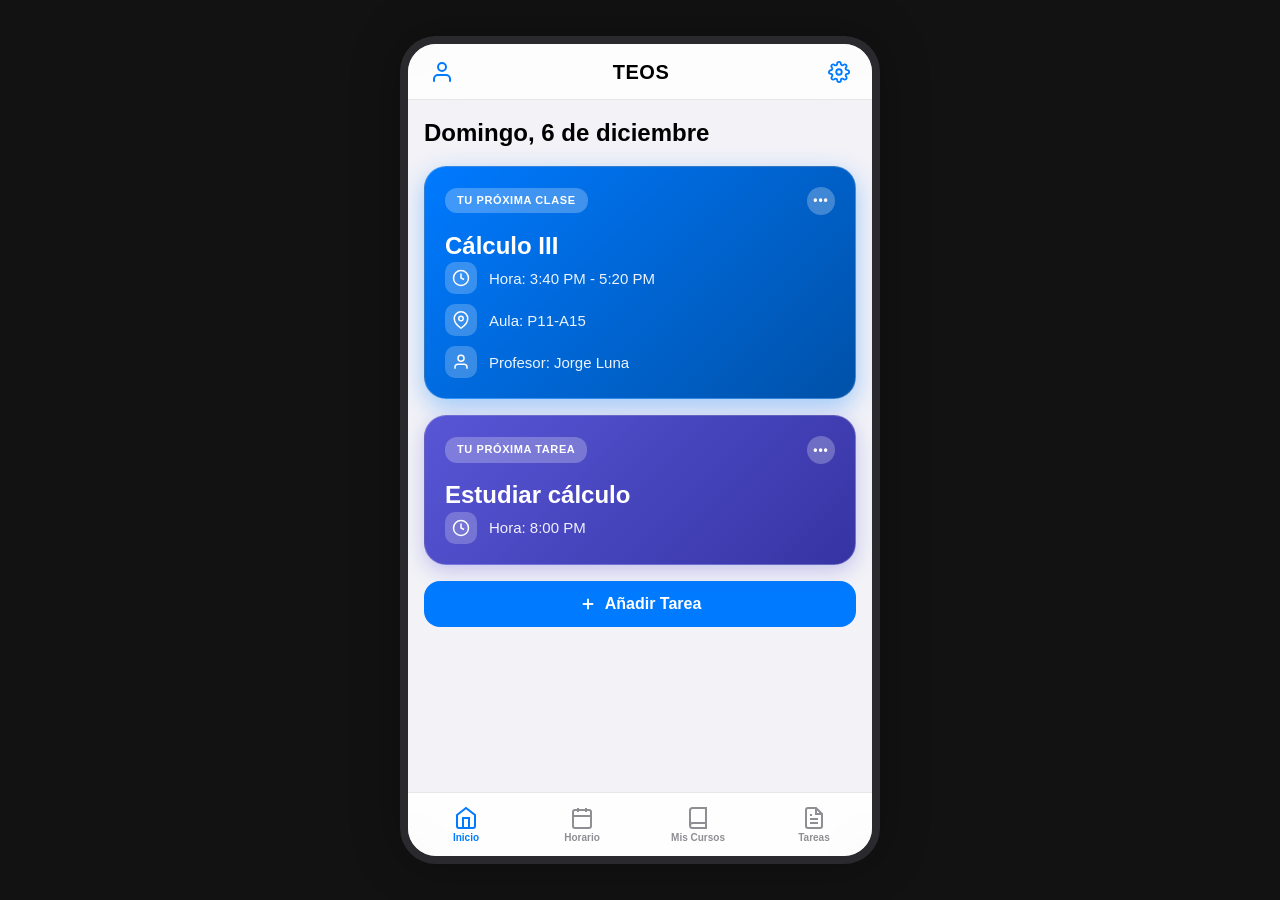
==== index.html @ cf4c52fa "Mejora de tarjetas de cursos" ====
<!DOCTYPE html>
<html lang="es">
<head>
  <meta charset="UTF-8">
  <meta name="viewport" content="width=device-width, initial-scale=1.0, maximum-scale=1.0, user-scalable=no, viewport-fit=cover">
  <title>TEOS - Administración de Cursos, Horario y Tareas</title>
  <meta name="description" content="Aplicación personal para gestionar tus cursos universitarios, horarios, tareas y simulación de notas con estética iOS.">
  <!-- Fonts & Icons -->
  <link rel="preconnect" href="https://fonts.googleapis.com">
  <link rel="preconnect" href="https://fonts.gstatic.com" crossorigin>
  <link href="https://fonts.googleapis.com/css2?family=SF+Pro+Display:wght@400;500;600;700&family=Inter:wght@400;500;600;700&display=swap" rel="stylesheet">
  <link rel="stylesheet" href="style.css">
</head>
<body class="theme-auto">
  <div class="app-viewport">
    
    <!-- Header iOS Header Bar -->
    <header class="app-header" id="appHeader">
      <div class="header-left">
        <button class="icon-btn profile-btn" id="btnProfile" aria-label="Perfil de usuario">
          <svg width="24" height="24" viewBox="0 0 24 24" fill="none" stroke="currentColor" stroke-width="2" stroke-linecap="round" stroke-linejoin="round">
            <path d="M20 21v-2a4 4 0 0 0-4-4H8a4 4 0 0 0-4 4v2"></path>
            <circle cx="12" cy="7" r="4"></circle>
          </svg>
        </button>
      </div>
      <div class="header-center">
        <h1 class="brand-title" id="headerTitle">TEOS</h1>
      </div>
      <div class="header-right">
        <button class="icon-btn settings-btn" id="btnHeaderSettings" aria-label="Configuración">
          <svg width="22" height="22" viewBox="0 0 24 24" fill="none" stroke="currentColor" stroke-width="2" stroke-linecap="round" stroke-linejoin="round">
            <circle cx="12" cy="12" r="3"></circle>
            <path d="M19.4 15a1.65 1.65 0 0 0 .33 1.82l.06.06a2 2 0 0 1 0 2.83 2 2 0 0 1-2.83 0l-.06-.06a1.65 1.65 0 0 0-1.82-.33 1.65 1.65 0 0 0-1 1.51V21a2 2 0 0 1-2 2 2 2 0 0 1-2-2v-.09A1.65 1.65 0 0 0 9 19.4a1.65 1.65 0 0 0-1.82.33l-.06.06a2 2 0 0 1-2.83 0 2 2 0 0 1 0-2.83l.06-.06a1.65 1.65 0 0 0 .33-1.82 1.65 1.65 0 0 0-1.51-1H3a2 2 0 0 1-2-2 2 2 0 0 1 2-2h.09A1.65 1.65 0 0 0 4.6 9a1.65 1.65 0 0 0-.33-1.82l-.06-.06a2 2 0 0 1 0-2.83 2 2 0 0 1 2.83 0l.06.06a1.65 1.65 0 0 0 1.82.33H9a1.65 1.65 0 0 0 1-1.51V3a2 2 0 0 1 2-2 2 2 0 0 1 2 2v.09a1.65 1.65 0 0 0 1 1.51 1.65 1.65 0 0 0 1.82-.33l.06-.06a2 2 0 0 1 2.83 0 2 2 0 0 1 0 2.83l-.06.06a1.65 1.65 0 0 0-.33 1.82V9a1.65 1.65 0 0 0 1.51 1H21a2 2 0 0 1 2 2 2 2 0 0 1-2 2h-.09a1.65 1.65 0 0 0-1.51 1z"></path>
          </svg>
        </button>
      </div>
    </header>

    <!-- Main Screens Container -->
    <main class="app-content">

      <!-- SCREEN 1: INICIO (DASHBOARD) -->
      <section class="screen active" id="screenInicio">
        <div class="screen-header-block">
          <p class="date-subtitle" id="currentDateDisplay">Cargando fecha...</p>
        </div>

        <div class="shortcut-card hero-shortcut" id="nextClassCard">
          <div class="shortcut-header">
            <span class="white-pill">Tu próxima clase</span>
            <div class="shortcut-dots">•••</div>
          </div>
          <div class="shortcut-body" id="nextClassBody">
            <h2 class="shortcut-title" id="nextClassName">Cálculo III</h2>
            <div class="shortcut-info-stack">
              <div class="info-row white-row">
                <span class="info-icon white-icon">
                  <svg width="18" height="18" viewBox="0 0 24 24" fill="none" stroke="currentColor" stroke-width="2"><circle cx="12" cy="12" r="10"></circle><polyline points="12 6 12 12 16 14"></polyline></svg>
                </span>
                <span class="info-text" id="nextClassTime">Hora: 3:40 PM - 5:20 PM</span>
              </div>
              <div class="info-row white-row">
                <span class="info-icon white-icon">
                  <svg width="18" height="18" viewBox="0 0 24 24" fill="none" stroke="currentColor" stroke-width="2"><path d="M21 10c0 7-9 13-9 13s-9-6-9-13a9 9 0 0 1 18 0z"></path><circle cx="12" cy="10" r="3"></circle></svg>
                </span>
                <span class="info-text" id="nextClassRoom">Aula: P11-A15</span>
              </div>
              <div class="info-row white-row">
                <span class="info-icon white-icon">
                  <svg width="18" height="18" viewBox="0 0 24 24" fill="none" stroke="currentColor" stroke-width="2"><path d="M20 21v-2a4 4 0 0 0-4-4H8a4 4 0 0 0-4 4v2"></path><circle cx="12" cy="7" r="4"></circle></svg>
                </span>
                <span class="info-text" id="nextClassTeacher">Profesor: Jorge Luna</span>
              </div>
            </div>
          </div>
        </div>

        <div class="shortcut-card task-shortcut" id="nextTaskCard">
          <div class="shortcut-header">
            <span class="white-pill">Tu próxima tarea</span>
            <div class="shortcut-dots">•••</div>
          </div>
          <div class="shortcut-body" id="nextTaskBody">
            <h2 class="shortcut-title" id="nextTaskTitle">Estudiar cálculo</h2>
            <div class="info-row white-row">
              <span class="info-icon white-icon">
                <svg width="18" height="18" viewBox="0 0 24 24" fill="none" stroke="currentColor" stroke-width="2"><circle cx="12" cy="12" r="10"></circle><polyline points="12 6 12 12 16 14"></polyline></svg>
              </span>
              <span class="info-text" id="nextTaskTime">Hora: 8:00 PM - 9:00 PM</span>
            </div>
          </div>
        </div>

        <div class="action-btn-wrapper">
          <button class="ios-btn ios-btn-primary full-width" id="btnOpenAddTaskFromHome">
            <svg width="18" height="18" viewBox="0 0 24 24" fill="none" stroke="currentColor" stroke-width="2.5"><line x1="12" y1="5" x2="12" y2="19"></line><line x1="5" y1="12" x2="19" y2="12"></line></svg>
            Añadir Tarea
          </button>
        </div>
      </section>

      <!-- SCREEN 2: HORARIO -->
      <section class="screen" id="screenHorario">
        <div class="section-title-wrapper">
          <h2>Horario</h2>
        </div>

        <!-- Days Bar Selector -->
        <div class="day-tabs-scroll" id="dayTabsContainer">
          <!-- Populated by JS -->
        </div>

        <div class="schedule-timeline" id="scheduleListContainer">
          <!-- List of classes and scheduled items for selected day -->
        </div>
      </section>

      <!-- SCREEN 3: MIS CURSOS -->
      <section class="screen" id="screenCursos">
        <div class="section-title-wrapper flex-between">
          <h2>Mis Cursos</h2>
          <button class="icon-btn add-btn" id="btnOpenAddCourse" aria-label="Añadir Curso">
            <svg width="22" height="22" viewBox="0 0 24 24" fill="none" stroke="currentColor" stroke-width="2.5"><line x1="12" y1="5" x2="12" y2="19"></line><line x1="5" y1="12" x2="19" y2="12"></line></svg>
          </button>
        </div>

        <div class="courses-grid" id="coursesListContainer">
          <!-- List of Course Cards -->
        </div>
      </section>

      <!-- SCREEN 4: DETALLE DEL CURSO -->
      <section class="screen" id="screenDetalleCurso">
        <div class="nav-back-wrapper">
          <button class="ios-link-btn" id="btnBackToCourses">
            <svg width="20" height="20" viewBox="0 0 24 24" fill="none" stroke="currentColor" stroke-width="2.5"><polyline points="15 18 9 12 15 6"></polyline></svg>
            Cursos
          </button>
        </div>

        <div class="course-detail-header" id="courseDetailHeader">
          <h2 class="course-detail-name" id="detailCourseName">Cálculo III</h2>
          <span class="color-badge" id="detailCourseColorBadge"></span>
        </div>

        <div class="ios-card detail-info-card">
          <div class="info-row">
            <span class="info-icon">
              <svg width="20" height="20" viewBox="0 0 24 24" fill="none" stroke="currentColor" stroke-width="2"><circle cx="12" cy="12" r="10"></circle><polyline points="12 6 12 12 16 14"></polyline></svg>
            </span>
            <div>
              <span class="info-label">Horario</span>
              <p class="info-value" id="detailCourseTime">3:40 PM - 5:20 PM</p>
            </div>
          </div>

          <div class="info-row">
            <span class="info-icon">
              <svg width="20" height="20" viewBox="0 0 24 24" fill="none" stroke="currentColor" stroke-width="2"><rect x="3" y="4" width="18" height="18" rx="2" ry="2"></rect><line x1="16" y1="2" x2="16" y2="6"></line><line x1="8" y1="2" x2="8" y2="6"></line><line x1="3" y1="10" x2="21" y2="10"></line></svg>
            </span>
            <div>
              <span class="info-label">Días</span>
              <p class="info-value" id="detailCourseDays">Lunes, Jueves</p>
            </div>
          </div>

          <div class="info-row">
            <span class="info-icon">
              <svg width="20" height="20" viewBox="0 0 24 24" fill="none" stroke="currentColor" stroke-width="2"><path d="M21 10c0 7-9 13-9 13s-9-6-9-13a9 9 0 0 1 18 0z"></path><circle cx="12" cy="10" r="3"></circle></svg>
            </span>
            <div>
              <span class="info-label">Aula</span>
              <p class="info-value" id="detailCourseRoom">P11-A15</p>
            </div>
          </div>

          <div class="info-row">
            <span class="info-icon">
              <svg width="20" height="20" viewBox="0 0 24 24" fill="none" stroke="currentColor" stroke-width="2"><path d="M20 21v-2a4 4 0 0 0-4-4H8a4 4 0 0 0-4 4v2"></path><circle cx="12" cy="7" r="4"></circle></svg>
            </span>
            <div>
              <span class="info-label">Profesor</span>
              <p class="info-value" id="detailCourseTeacher">Jorge Luna</p>
            </div>
          </div>

          <div class="info-row">
            <span class="info-icon">
              <svg width="20" height="20" viewBox="0 0 24 24" fill="none" stroke="currentColor" stroke-width="2"><path d="M22 11.08V12a10 10 0 1 1-5.93-9.14"></path><polyline points="22 4 12 14.01 9 11.01"></polyline></svg>
            </span>
            <div>
              <span class="info-label">Promedio Acumulado</span>
              <p class="info-value" id="detailCourseAverage">0.00 / 20</p>
            </div>
          </div>
        </div>

        <div class="action-stack">
          <button class="ios-btn ios-btn-simulator full-width" id="btnOpenSimulatorFromDetail">
            <svg width="20" height="20" viewBox="0 0 24 24" fill="none" stroke="currentColor" stroke-width="2"><rect x="4" y="2" width="16" height="20" rx="2" ry="2"></rect><line x1="8" y1="6" x2="16" y2="6"></line><line x1="16" y1="14" x2="16" y2="18"></line><path d="M16 10h.01"></path><path d="M12 10h.01"></path><path d="M8 10h.01"></path><path d="M12 14h.01"></path><path d="M8 14h.01"></path><path d="M12 18h.01"></path><path d="M8 18h.01"></path></svg>
            Simular Notas
          </button>
          
          <div class="secondary-actions-row">
            <button class="ios-btn ios-btn-secondary" id="btnEditCourse">
              <svg width="18" height="18" viewBox="0 0 24 24" fill="none" stroke="currentColor" stroke-width="2"><path d="M11 4H4a2 2 0 0 0-2 2v14a2 2 0 0 0 2 2h14a2 2 0 0 0 2-2v-7"></path><path d="M18.5 2.5a2.121 2.121 0 0 1 3 3L12 15l-4 1 1-4 9.5-9.5z"></path></svg>
              Editar
            </button>
            <button class="ios-btn ios-btn-danger" id="btnDeleteCourse">
              <svg width="18" height="18" viewBox="0 0 24 24" fill="none" stroke="currentColor" stroke-width="2"><polyline points="3 6 5 6 21 6"></polyline><path d="M19 6v14a2 2 0 0 1-2 2H7a2 2 0 0 1-2-2V6m3 0V4a2 2 0 0 1 2-2h4a2 2 0 0 1 2 2v2"></path></svg>
              Eliminar
            </button>
          </div>
        </div>
      </section>

      <!-- SCREEN 5: SIMULADOR DE NOTAS -->
      <section class="screen" id="screenSimulador">
        <div class="nav-back-wrapper">
          <button class="ios-link-btn" id="btnBackFromSimulator">
            <svg width="20" height="20" viewBox="0 0 24 24" fill="none" stroke="currentColor" stroke-width="2.5"><polyline points="15 18 9 12 15 6"></polyline></svg>
            Volver al curso
          </button>
        </div>

        <div class="section-title-wrapper">
          <h2 id="simulatorCourseTitle">Simulador de Notas</h2>
        </div>

        <div class="ios-card simulator-controls-card">
          <div class="form-row-grid">
            <div class="form-group">
              <label for="simNumSecciones">N° de Secciones</label>
              <input type="number" id="simNumSecciones" class="ios-input" min="1" max="10" value="4">
            </div>
            <div class="form-group">
              <label for="simNotaMinima">Nota mínima / Objetivo</label>
              <input type="number" id="simNotaMinima" class="ios-input" min="0" max="20" step="0.5" value="10.5">
            </div>
          </div>

          <div class="form-row-grid align-center">
            <div class="form-group">
              <label for="simNotaObjetivoSelect">Tipo de Objetivo</label>
              <select id="simNotaObjetivoSelect" class="ios-select">
                <option value="minima">Aprobar (Nota mínima)</option>
                <option value="12">Alcanzar 12.0</option>
                <option value="14">Alcanzar 14.0</option>
                <option value="16">Alcanzar 16.0</option>
                <option value="18">Alcanzar 18.0</option>
                <option value="20">Alcanzar 20.0</option>
              </select>
            </div>
            <div class="form-group toggle-group">
              <label for="simUsarEnteros">Usar notas enteras</label>
              <label class="ios-switch">
                <input type="checkbox" id="simUsarEnteros">
                <span class="slider"></span>
              </label>
            </div>
          </div>
        </div>

        <!-- Secciones dinámicas -->
        <div id="simSeccionesContainer" class="sections-stack">
          <!-- Dynamic section cards generated by JS -->
        </div>

        <div class="action-btn-wrapper" style="margin-bottom: 20px;">
          <button class="ios-btn ios-btn-primary full-width" id="btnCalculateSimulation">
            <svg width="20" height="20" viewBox="0 0 24 24" fill="none" stroke="currentColor" stroke-width="2"><circle cx="12" cy="12" r="10"></circle><polyline points="12 6 12 12 16 14"></polyline></svg>
            Calcular Simulación
          </button>
        </div>

        <!-- Resultado del simulador -->
        <div class="ios-card result-card" id="simResultCard">
          <div class="result-header">
            <h3>Resultado de la Simulación</h3>
          </div>
          <div id="simResultBody" class="result-body">
            <!-- Summary output generated by calculation logic -->
          </div>
        </div>
      </section>

      <!-- SCREEN 6: TAREAS -->
      <section class="screen" id="screenTareas">
        <div class="section-title-wrapper flex-between">
          <h2>Tareas</h2>
          <button class="ios-btn ios-btn-primary btn-sm" id="btnOpenAddTaskFromTareas">
            <svg width="16" height="16" viewBox="0 0 24 24" fill="none" stroke="currentColor" stroke-width="2.5"><line x1="12" y1="5" x2="12" y2="19"></line><line x1="5" y1="12" x2="19" y2="12"></line></svg>
            Añadir Tarea
          </button>
        </div>

        <div class="tasks-filter-bar">
          <button class="chip active" data-filter="pending">Pendientes</button>
          <button class="chip" data-filter="completed">Completadas</button>
          <button class="chip" data-filter="all">Todas</button>
        </div>

        <div class="tasks-list" id="tasksListContainer">
          <!-- Task items populated by JS -->
        </div>
      </section>

      <!-- SCREEN 7: CONFIGURACIÓN -->
      <section class="screen" id="screenConfiguracion">
        <div class="section-title-wrapper">
          <h2>Configuración</h2>
        </div>

        <div class="ios-group-container">
          <div class="group-header">Apariencia</div>
          <div class="ios-list-group">
            <div class="ios-list-item">
              <span class="item-label">Tema de color</span>
              <select id="configThemeSelect" class="ios-select inline-select">
                <option value="auto">Sistema</option>
                <option value="light">Claro</option>
                <option value="dark">Oscuro</option>
              </select>
            </div>
          </div>
        </div>

        <div class="ios-group-container">
          <div class="group-header">Gestión de Datos</div>
          <div class="ios-list-group">
            <button class="ios-list-item clickable" id="btnExportData">
              <div class="item-left">
                <span class="item-icon icon-blue">
                  <svg width="18" height="18" viewBox="0 0 24 24" fill="none" stroke="currentColor" stroke-width="2"><path d="M21 15v4a2 2 0 0 1-2 2H5a2 2 0 0 1-2-2v-4"></path><polyline points="17 8 12 3 7 8"></polyline><line x1="12" y1="3" x2="12" y2="15"></line></svg>
                </span>
                <span class="item-label">Exportar copia de seguridad</span>
              </div>
              <span class="item-chevron">›</span>
            </button>

            <button class="ios-list-item clickable" id="btnImportDataTrigger">
              <div class="item-left">
                <span class="item-icon icon-green">
                  <svg width="18" height="18" viewBox="0 0 24 24" fill="none" stroke="currentColor" stroke-width="2"><path d="M21 15v4a2 2 0 0 1-2 2H5a2 2 0 0 1-2-2v-4"></path><polyline points="7 10 12 15 17 10"></polyline><line x1="12" y1="15" x2="12" y2="3"></line></svg>
                </span>
                <span class="item-label">Importar datos</span>
              </div>
              <input type="file" id="importFileInput" accept=".json" style="display:none;">
              <span class="item-chevron">›</span>
            </button>

            <button class="ios-list-item clickable text-danger" id="btnClearData">
              <div class="item-left">
                <span class="item-icon icon-red">
                  <svg width="18" height="18" viewBox="0 0 24 24" fill="none" stroke="currentColor" stroke-width="2"><polyline points="3 6 5 6 21 6"></polyline><path d="M19 6v14a2 2 0 0 1-2 2H7a2 2 0 0 1-2-2V6m3 0V4a2 2 0 0 1 2-2h4a2 2 0 0 1 2 2v2"></path></svg>
                </span>
                <span class="item-label">Borrar todo</span>
              </div>
              <span class="item-chevron">›</span>
            </button>
          </div>
        </div>

        <div class="app-version-footer">
          <p>TEOS iOS Web App v1.0</p>
          <p class="subtle-text">Diseñado para gestión académica eficiente</p>
        </div>
      </section>

    </main>

    <!-- MODAL 1: AÑADIR / EDITAR CURSO -->
    <div class="ios-modal-overlay" id="modalCourse">
      <div class="ios-modal-sheet">
        <div class="modal-header">
          <button class="ios-link-btn" id="btnCancelCourseModal">Cancelar</button>
          <h3 id="modalCourseTitle">Añadir Curso</h3>
          <button class="ios-link-btn bold" id="btnSaveCourseModal">Guardar</button>
        </div>

        <form id="formCourse" class="modal-form">
          <input type="hidden" id="courseIdHidden">
          
          <div class="form-group">
            <label for="courseNameInput">Nombre del Curso</label>
            <input type="text" id="courseNameInput" class="ios-input" placeholder="ej. Cálculo III" required>
          </div>

          <div class="form-row-grid">
            <div class="form-group">
              <label for="courseStartTimeInput">Hora Inicio</label>
              <input type="time" id="courseStartTimeInput" class="ios-input" required>
            </div>
            <div class="form-group">
              <label for="courseEndTimeInput">Hora Fin</label>
              <input type="time" id="courseEndTimeInput" class="ios-input" required>
            </div>
          </div>

          <!-- Días de la semana (Requisito explícito del usuario) -->
          <div class="form-group">
            <label>Días de la Semana</label>
            <div class="days-chips-selector" id="courseDaysChips">
              <button type="button" class="day-chip" data-day="LU">Lun</button>
              <button type="button" class="day-chip" data-day="MA">Mar</button>
              <button type="button" class="day-chip" data-day="MI">Mié</button>
              <button type="button" class="day-chip" data-day="JU">Jue</button>
              <button type="button" class="day-chip" data-day="VI">Vie</button>
              <button type="button" class="day-chip" data-day="SA">Sáb</button>
              <button type="button" class="day-chip" data-day="DO">Dom</button>
            </div>
          </div>

          <div class="form-group">
            <label for="courseRoomInput">Aula</label>
            <input type="text" id="courseRoomInput" class="ios-input" placeholder="ej. P11-A15">
          </div>

          <div class="form-group">
            <label for="courseTeacherInput">Profesor</label>
            <input type="text" id="courseTeacherInput" class="ios-input" placeholder="ej. Jorge Luna">
          </div>

          <div class="form-group">
            <label>Color distintivo</label>
            <div class="color-picker-row" id="colorPickerRow">
              <button type="button" class="color-dot active" data-color="#007AFF" style="background: #007AFF;"></button>
              <button type="button" class="color-dot" data-color="#5856D6" style="background: #5856D6;"></button>
              <button type="button" class="color-dot" data-color="#AF52DE" style="background: #AF52DE;"></button>
              <button type="button" class="color-dot" data-color="#FF2D55" style="background: #FF2D55;"></button>
              <button type="button" class="color-dot" data-color="#FF9500" style="background: #FF9500;"></button>
              <button type="button" class="color-dot" data-color="#34C759" style="background: #34C759;"></button>
              <button type="button" class="color-dot" data-color="#30B0C7" style="background: #30B0C7;"></button>
            </div>
          </div>
        </form>
      </div>
    </div>

    <!-- MODAL 2: AÑADIR / EDITAR TAREA -->
    <div class="ios-modal-overlay" id="modalTask">
      <div class="ios-modal-sheet">
        <div class="modal-header">
          <button class="ios-link-btn" id="btnCancelTaskModal">Cancelar</button>
          <h3 id="modalTaskTitle">Añadir Tarea</h3>
          <button class="ios-link-btn bold" id="btnSaveTaskModal">Guardar</button>
        </div>

        <form id="formTask" class="modal-form">
          <input type="hidden" id="taskIdHidden">

          <div class="form-group">
            <label for="taskTitleInput">Descripción de la Tarea</label>
            <input type="text" id="taskTitleInput" class="ios-input" placeholder="ej. Estudiar cálculo" required>
          </div>

          <div class="form-group">
            <label for="taskCourseSelect">Curso (Opcional)</label>
            <select id="taskCourseSelect" class="ios-select">
              <option value="">-- Sin curso asignado --</option>
            </select>
          </div>

          <div class="form-row-grid">
            <div class="form-group">
              <label for="taskDueDateInput">Fecha</label>
              <input type="date" id="taskDueDateInput" class="ios-input">
            </div>
            <div class="form-group">
              <label for="taskDueTimeInput">Hora de entrega</label>
              <input type="time" id="taskDueTimeInput" class="ios-input">
            </div>
          </div>
        </form>
      </div>
    </div>

    <!-- MODAL DE ALERTA / CONFIRMACIÓN ESTILO iOS -->
    <div class="ios-alert-overlay" id="iosAlertModal">
      <div class="ios-alert-box">
        <div class="ios-alert-header">
          <h4 id="iosAlertTitle">Confirmación</h4>
          <p id="iosAlertMessage">¿Estás seguro de realizar esta acción?</p>
        </div>
        <div class="ios-alert-actions" id="iosAlertActions">
          <button class="ios-alert-btn cancel" id="btnAlertCancel">Cancelar</button>
          <button class="ios-alert-btn danger" id="btnAlertConfirm">Aceptar</button>
        </div>
      </div>
    </div>

    <!-- iOS Bottom Navigation Tab Bar -->
    <nav class="ios-tab-bar" id="appTabBar">
      <button class="tab-item active" data-target="screenInicio">
        <span class="tab-icon">
          <svg width="24" height="24" viewBox="0 0 24 24" fill="none" stroke="currentColor" stroke-width="2"><path d="M3 9l9-7 9 7v11a2 2 0 0 1-2 2H5a2 2 0 0 1-2-2z"></path><polyline points="9 22 9 12 15 12 15 22"></polyline></svg>
        </span>
        <span class="tab-label">Inicio</span>
      </button>

      <button class="tab-item" data-target="screenHorario">
        <span class="tab-icon">
          <svg width="24" height="24" viewBox="0 0 24 24" fill="none" stroke="currentColor" stroke-width="2"><rect x="3" y="4" width="18" height="18" rx="2" ry="2"></rect><line x1="16" y1="2" x2="16" y2="6"></line><line x1="8" y1="2" x2="8" y2="6"></line><line x1="3" y1="10" x2="21" y2="10"></line></svg>
        </span>
        <span class="tab-label">Horario</span>
      </button>

      <button class="tab-item" data-target="screenCursos">
        <span class="tab-icon">
          <svg width="24" height="24" viewBox="0 0 24 24" fill="none" stroke="currentColor" stroke-width="2"><path d="M4 19.5A2.5 2.5 0 0 1 6.5 17H20"></path><path d="M6.5 2H20v20H6.5A2.5 2.5 0 0 1 4 19.5v-15A2.5 2.5 0 0 1 6.5 2z"></path></svg>
        </span>
        <span class="tab-label">Mis Cursos</span>
      </button>

      <button class="tab-item" data-target="screenTareas">
        <span class="tab-icon">
          <svg width="24" height="24" viewBox="0 0 24 24" fill="none" stroke="currentColor" stroke-width="2"><path d="M14 2H6a2 2 0 0 0-2 2v16a2 2 0 0 0 2 2h12a2 2 0 0 0 2-2V8z"></path><polyline points="14 2 14 8 20 8"></polyline><line x1="16" y1="13" x2="8" y2="13"></line><line x1="16" y1="17" x2="8" y2="17"></line><polyline points="10 9 9 9 8 9"></polyline></svg>
        </span>
        <span class="tab-label">Tareas</span>
      </button>
    </nav>

  </div>

  <script src="app.js"></script>
</body>
</html>
---- style.css ----
/* ==========================================================================
   TEOS - Apple / iOS Mobile-First Stylesheet
   ========================================================================== */

/* --- CSS Variables & Theme Engine --- */
:root {
  /* iOS System Colors */
  --ios-blue: #007AFF;
  --ios-green: #34C759;
  --ios-indigo: #5856D6;
  --ios-orange: #FF9500;
  --ios-pink: #FF2D55;
  --ios-purple: #AF52DE;
  --ios-red: #FF3B30;
  --ios-teal: #30B0C7;
  --ios-yellow: #FFCC00;
  --ios-gray: #8E8E93;
  --ios-gray2: #AEAEB2;
  --ios-gray3: #C7C7CC;
  --ios-gray4: #D1D1D6;
  --ios-gray5: #E5E5EA;
  --ios-gray6: #F2F2F7;

  /* Light Theme Defaults */
  --bg-primary: #F2F2F7;
  --bg-secondary: #FFFFFF;
  --bg-tertiary: #E5E5EA;
  --bg-header: rgba(255, 255, 255, 0.85);
  --bg-tabbar: rgba(255, 255, 255, 0.88);
  --bg-modal: #FFFFFF;

  --text-primary: #000000;
  --text-secondary: #636366;
  --text-tertiary: #8E8E93;
  --text-inverse: #FFFFFF;

  --border-color: rgba(60, 60, 67, 0.12);
  --card-shadow: 0 4px 20px rgba(0, 0, 0, 0.05);
  --modal-shadow: 0 10px 40px rgba(0, 0, 0, 0.2);

  --font-family: -apple-system, BlinkMacSystemFont, "SF Pro Display", "SF Pro Text", "Segoe UI", Roboto, sans-serif;
  --radius-sm: 10px;
  --radius-md: 16px;
  --radius-lg: 22px;
  --radius-pill: 9999px;

  --tabbar-height: 64px;
  --header-height: 56px;
}

/* Dark Theme Overrides */
[data-theme="dark"], body.theme-dark {
  --bg-primary: #000000;
  --bg-secondary: #1C1C1E;
  --bg-tertiary: #2C2C2E;
  --bg-header: rgba(28, 28, 30, 0.85);
  --bg-tabbar: rgba(28, 28, 30, 0.88);
  --bg-modal: #1C1C1E;

  --text-primary: #FFFFFF;
  --text-secondary: #EBEBF599;
  --text-tertiary: #EBEBF54D;
  --text-inverse: #000000;

  --border-color: rgba(255, 255, 255, 0.12);
  --card-shadow: 0 4px 20px rgba(0, 0, 0, 0.4);
  --modal-shadow: 0 10px 40px rgba(0, 0, 0, 0.6);
}

/* --- Base & Reset --- */
* {
  box-sizing: border-box;
  margin: 0;
  padding: 0;
  -webkit-tap-highlight-color: transparent;
}

html, body {
  width: 100%;
  height: 100%;
  font-family: var(--font-family);
  background-color: #121212; /* Frame background for desktop */
  color: var(--text-primary);
  line-height: 1.4;
  overflow: hidden;
  user-select: none;
}

/* --- Mobile Viewport Container --- */
.app-viewport {
  width: 100%;
  max-width: 480px;
  height: 100%;
  margin: 0 auto;
  background-color: var(--bg-primary);
  position: relative;
  display: flex;
  flex-direction: column;
  box-shadow: 0 0 50px rgba(0, 0, 0, 0.3);
  overflow: hidden;
}

@media (min-width: 500px) {
  .app-viewport {
    height: 92vh;
    margin-top: 4vh;
    border-radius: 36px;
    border: 8px solid #2a2a2e;
  }
}

/* --- iOS Glassmorphism Header Bar --- */
.app-header {
  height: var(--header-height);
  background: var(--bg-header);
  backdrop-filter: blur(20px);
  -webkit-backdrop-filter: blur(20px);
  border-bottom: 1px solid var(--border-color);
  display: flex;
  align-items: center;
  justify-content: space-between;
  padding: 0 16px;
  position: absolute;
  top: 0;
  left: 0;
  right: 0;
  z-index: 50;
}

.brand-title {
  font-size: 20px;
  font-weight: 700;
  letter-spacing: 0.5px;
}

.icon-btn {
  background: none;
  border: none;
  color: var(--ios-blue);
  cursor: pointer;
  padding: 6px;
  display: flex;
  align-items: center;
  justify-content: center;
  border-radius: 50%;
  transition: opacity 0.15s ease, transform 0.15s ease;
}

.icon-btn:active {
  opacity: 0.6;
  transform: scale(0.95);
}

.add-btn {
  background-color: var(--ios-blue);
  color: #fff;
  width: 32px;
  height: 32px;
  border-radius: 50%;
  padding: 0;
}

/* --- Main Scrollable Content Area --- */
.app-content {
  flex: 1;
  margin-top: var(--header-height);
  margin-bottom: var(--tabbar-height);
  overflow-y: auto;
  overflow-x: hidden;
  position: relative;
  padding: 16px;
}

/* --- View Screens & Transitions --- */
.screen {
  display: none;
  animation: fadeIn 0.25s cubic-bezier(0.16, 1, 0.3, 1);
  padding-bottom: 24px;
}

.screen.active {
  display: block;
}

@keyframes fadeIn {
  from {
    opacity: 0;
    transform: translateY(6px);
  }
  to {
    opacity: 1;
    transform: translateY(0);
  }
}

/* --- Common Headers & Elements --- */
.screen-header-block {
  margin-bottom: 16px;
}

.date-subtitle {
  font-size: 24px;
  font-weight: 700;
  color: var(--text-primary);
}

.section-title-wrapper {
  margin-bottom: 16px;
}

.section-title-wrapper h2 {
  font-size: 26px;
  font-weight: 700;
}

.flex-between {
  display: flex;
  align-items: center;
  justify-content: space-between;
}

.nav-back-wrapper {
  margin-bottom: 12px;
}

.ios-link-btn {
  background: none;
  border: none;
  color: var(--ios-blue);
  font-size: 16px;
  font-weight: 500;
  cursor: pointer;
  display: inline-flex;
  align-items: center;
  gap: 4px;
}

.ios-link-btn.bold {
  font-weight: 700;
}

.ios-link-btn:active {
  opacity: 0.6;
}

/* --- iOS Cards & Shortcuts --- */
.ios-card {
  background: var(--bg-secondary);
  border-radius: var(--radius-lg);
  padding: 18px;
  margin-bottom: 16px;
  box-shadow: 0 4px 20px rgba(0, 0, 0, 0.04);
  border: 1px solid var(--border-color);
  transition: all 0.2s cubic-bezier(0.16, 1, 0.3, 1);
}

.shortcut-card {
  border-radius: 22px;
  padding: 20px;
  margin-bottom: 16px;
  color: #FFFFFF;
  position: relative;
  overflow: hidden;
  transition: transform 0.18s ease, box-shadow 0.18s ease;
  cursor: pointer;
}

.shortcut-card:active {
  transform: scale(0.98);
}

.hero-shortcut {
  background: linear-gradient(135deg, #007AFF 0%, #0051A8 100%);
  box-shadow: 0 8px 25px rgba(0, 122, 255, 0.35);
  border: 1px solid rgba(255, 255, 255, 0.2);
}

.task-shortcut {
  background: linear-gradient(135deg, #5856D6 0%, #3634A3 100%);
  box-shadow: 0 6px 20px rgba(88, 86, 214, 0.3);
  border: 1px solid rgba(255, 255, 255, 0.2);
}

.shortcut-header {
  display: flex;
  justify-content: space-between;
  align-items: center;
  margin-bottom: 14px;
}

.white-pill {
  background: rgba(255, 255, 255, 0.25);
  backdrop-filter: blur(8px);
  color: #FFFFFF;
  padding: 5px 12px;
  border-radius: 12px;
  font-size: 11px;
  font-weight: 700;
  text-transform: uppercase;
  letter-spacing: 0.6px;
}

.shortcut-icon-badge {
  width: 34px;
  height: 34px;
  border-radius: 10px;
  background: rgba(255, 255, 255, 0.25);
  display: flex;
  align-items: center;
  justify-content: center;
  color: #FFFFFF;
}

.shortcut-dots {
  width: 28px;
  height: 28px;
  border-radius: 50%;
  background: rgba(255, 255, 255, 0.25);
  backdrop-filter: blur(8px);
  display: flex;
  align-items: center;
  justify-content: center;
  font-size: 12px;
  letter-spacing: 1px;
  color: #FFFFFF;
  font-weight: 800;
}

.shortcut-title-group {
  display: flex;
  align-items: center;
  gap: 10px;
  flex: 1;
  min-width: 0;
}

.inline-title {
  font-size: 20px;
  font-weight: 800;
  color: #FFFFFF;
  margin-bottom: 0;
  white-space: nowrap;
  overflow: hidden;
  text-overflow: ellipsis;
}

.compact-header {
  margin-bottom: 8px;
}

.course-shortcut {
  padding: 16px 18px;
}

.shortcut-detail-text {
  font-size: 13.5px;
  font-weight: 500;
  color: rgba(255, 255, 255, 0.92);
  margin-top: 4px;
}

.white-row {
  color: rgba(255, 255, 255, 0.92) !important;
  font-weight: 500;
}

.white-icon {
  background: rgba(255, 255, 255, 0.22) !important;
  color: #FFFFFF !important;
}

.info-row {
  display: flex;
  align-items: center;
  gap: 12px;
  margin-bottom: 10px;
  color: var(--text-secondary);
  font-size: 15px;
}

.info-row:last-child {
  margin-bottom: 0;
}

.info-icon {
  width: 32px;
  height: 32px;
  border-radius: 10px;
  background: rgba(0, 122, 255, 0.1);
  color: var(--ios-blue);
  display: flex;
  align-items: center;
  justify-content: center;
  flex-shrink: 0;
}

.info-label {
  display: block;
  font-size: 11px;
  font-weight: 600;
  color: var(--text-tertiary);
  text-transform: uppercase;
  letter-spacing: 0.5px;
}

.info-value {
  font-size: 16px;
  font-weight: 600;
  color: var(--text-primary);
}

/* --- Buttons --- */
.action-btn-wrapper {
  margin-top: 12px;
}

.ios-btn {
  display: inline-flex;
  align-items: center;
  justify-content: center;
  gap: 8px;
  padding: 14px 20px;
  border-radius: var(--radius-md);
  font-size: 16px;
  font-weight: 600;
  border: none;
  cursor: pointer;
  transition: all 0.15s ease;
}

.full-width {
  width: 100%;
}

.btn-sm {
  padding: 8px 14px;
  font-size: 14px;
  border-radius: var(--radius-sm);
}

.ios-btn-primary {
  background-color: var(--ios-blue);
  color: #FFFFFF;
}

.ios-btn-primary:active {
  opacity: 0.85;
  transform: scale(0.98);
}

.ios-btn-simulator {
  background-color: var(--ios-blue);
  color: #FFFFFF;
}

.ios-btn-simulator:active {
  opacity: 0.85;
  transform: scale(0.98);
}

.ios-btn-secondary {
  background-color: var(--bg-tertiary);
  color: var(--text-primary);
}

.ios-btn-danger {
  background-color: rgba(255, 59, 48, 0.12);
  color: var(--ios-red);
}

.action-stack {
  display: flex;
  flex-direction: column;
  gap: 12px;
  margin-top: 20px;
}

.secondary-actions-row {
  display: grid;
  grid-template-columns: 1fr 1fr;
  gap: 12px;
}

/* --- Horario & Day Selector --- */
.day-tabs-scroll {
  display: flex;
  gap: 8px;
  overflow-x: auto;
  padding-bottom: 12px;
  scrollbar-width: none;
}

.day-tabs-scroll::-webkit-scrollbar {
  display: none;
}

.day-tab-card {
  min-width: 60px;
  padding: 10px 8px;
  border-radius: var(--radius-sm);
  background: var(--bg-secondary);
  border: 1px solid var(--border-color);
  text-align: center;
  cursor: pointer;
  flex-shrink: 0;
  transition: all 0.15s ease;
}

.day-tab-card.active {
  background: var(--ios-blue);
  color: #FFFFFF;
  border-color: var(--ios-blue);
}

.day-tab-card .day-name {
  font-size: 12px;
  font-weight: 600;
  display: block;
  text-transform: uppercase;
}

.day-tab-card .day-num {
  font-size: 16px;
  font-weight: 700;
}

.schedule-timeline {
  display: flex;
  flex-direction: column;
  gap: 12px;
}

.schedule-item {
  background: var(--bg-secondary);
  border-radius: var(--radius-md);
  padding: 14px 16px;
  border-left: 5px solid var(--ios-blue);
  box-shadow: var(--card-shadow);
  border-top: 1px solid var(--border-color);
  border-right: 1px solid var(--border-color);
  border-bottom: 1px solid var(--border-color);
}

.schedule-item .item-course {
  font-size: 18px;
  font-weight: 700;
}

.schedule-item .item-detail {
  font-size: 14px;
  color: var(--text-secondary);
  margin-top: 4px;
}

/* --- Courses View --- */
.courses-grid {
  display: flex;
  flex-direction: column;
  gap: 2px;
}

.course-card {
  background: var(--bg-secondary);
  border-radius: var(--radius-lg);
  padding: 16px 18px;
  border: 1px solid var(--border-color);
  box-shadow: 0 4px 20px rgba(0, 0, 0, 0.04);
  cursor: pointer;
  position: relative;
  overflow: hidden;
  transition: all 0.2s cubic-bezier(0.16, 1, 0.3, 1);
  display: flex;
  align-items: center;
  justify-content: space-between;
}

.course-card:active {
  transform: scale(0.98);
  box-shadow: 0 2px 10px rgba(0, 0, 0, 0.06);
}

.course-card-color-stripe {
  position: absolute;
  top: 0;
  left: 0;
  bottom: 0;
  width: 5px;
  border-top-left-radius: var(--radius-lg);
  border-bottom-left-radius: var(--radius-lg);
}

.course-card-content {
  flex: 1;
  padding-left: 6px;
}

.course-card-title {
  font-size: 20px;
  font-weight: 700;
  letter-spacing: -0.2px;
}

.course-card-sub {
  font-size: 14px;
  color: var(--text-secondary);
  margin-top: 4px;
}

.course-card-chevron {
  color: var(--text-tertiary);
  font-size: 22px;
  font-weight: 600;
  margin-left: 8px;
}

/* --- Detalle del Curso --- */
.course-detail-header {
  display: flex;
  align-items: center;
  gap: 12px;
  margin-bottom: 16px;
}

.course-detail-name {
  font-size: 28px;
  font-weight: 800;
}

.color-badge {
  width: 16px;
  height: 16px;
  border-radius: 50%;
  display: inline-block;
}

.detail-info-card {
  display: flex;
  flex-direction: column;
  gap: 16px;
}

/* --- Simulador de Notas --- */
.simulator-controls-card {
  display: flex;
  flex-direction: column;
  gap: 14px;
}

.form-row-grid {
  display: grid;
  grid-template-columns: 1fr 1fr;
  gap: 12px;
}

.align-center {
  align-items: center;
}

.form-group {
  display: flex;
  flex-direction: column;
  gap: 6px;
}

.form-group label {
  font-size: 13px;
  font-weight: 600;
  color: var(--text-secondary);
}

.ios-input, .ios-select {
  width: 100%;
  padding: 12px 14px;
  border-radius: var(--radius-sm);
  border: 1px solid var(--border-color);
  background-color: var(--bg-tertiary);
  color: var(--text-primary);
  font-family: var(--font-family);
  font-size: 15px;
  outline: none;
  transition: border-color 0.15s ease;
}

.ios-input:focus, .ios-select:focus {
  border-color: var(--ios-blue);
}

.toggle-group {
  justify-content: space-between;
  flex-direction: row;
  align-items: center;
}

/* iOS Switch */
.ios-switch {
  position: relative;
  display: inline-block;
  width: 50px;
  height: 30px;
  flex-shrink: 0;
}

.ios-switch input {
  opacity: 0;
  width: 0;
  height: 0;
}

.slider {
  position: absolute;
  cursor: pointer;
  top: 0; left: 0; right: 0; bottom: 0;
  background-color: var(--ios-gray4);
  transition: 0.25s cubic-bezier(0.16, 1, 0.3, 1);
  border-radius: 30px;
}

.slider:before {
  position: absolute;
  content: "";
  height: 26px;
  width: 26px;
  left: 2px;
  bottom: 2px;
  background-color: white;
  transition: 0.25s cubic-bezier(0.16, 1, 0.3, 1);
  border-radius: 50%;
  box-shadow: 0 2px 4px rgba(0,0,0,0.2);
}

input:checked + .slider {
  background-color: var(--ios-green);
}

input:checked + .slider:before {
  transform: translateX(20px);
}

/* Section Cards in Simulator */
.sections-stack {
  display: flex;
  flex-direction: column;
  gap: 14px;
  margin-bottom: 16px;
}

.section-card {
  background: var(--bg-secondary);
  border-radius: var(--radius-md);
  padding: 16px;
  border: 1px solid var(--border-color);
  box-shadow: var(--card-shadow);
}

.section-card-title {
  font-size: 17px;
  font-weight: 700;
  margin-bottom: 12px;
  color: var(--ios-blue);
}

.exams-list {
  display: flex;
  flex-direction: column;
  gap: 10px;
  margin-top: 12px;
  border-top: 1px solid var(--border-color);
  padding-top: 12px;
}

.exam-row {
  display: flex;
  align-items: center;
  justify-content: space-between;
  gap: 8px;
}

.exam-row label {
  font-size: 14px;
  font-weight: 500;
  flex: 1;
}

.exam-row .ios-input {
  width: 80px;
  text-align: center;
  padding: 8px;
}

.realizado-badge {
  display: flex;
  align-items: center;
  gap: 4px;
  font-size: 12px;
  color: var(--text-secondary);
}

/* Result Card */
.result-card {
  background: var(--bg-secondary);
  border: 1px solid var(--border-color);
  box-shadow: var(--card-shadow);
}

.result-header h3 {
  font-size: 20px;
  font-weight: 700;
  color: var(--ios-blue);
  margin-bottom: 14px;
}

.result-stats-grid {
  display: grid;
  grid-template-columns: repeat(3, 1fr);
  gap: 8px;
  margin-bottom: 16px;
}

.stat-card {
  background: var(--bg-tertiary);
  border-radius: var(--radius-sm);
  padding: 10px 6px;
  text-align: center;
  border: 1px solid var(--border-color);
}

.stat-label {
  font-size: 10px;
  font-weight: 600;
  color: var(--text-secondary);
  text-transform: uppercase;
  display: block;
  margin-bottom: 4px;
}

.stat-value {
  font-size: 16px;
  font-weight: 800;
  color: var(--text-primary);
}

.stat-value.primary {
  color: var(--ios-blue);
}

.stat-value.goal {
  color: var(--ios-purple);
}

.stat-value.max {
  color: var(--ios-green);
}

.status-banner {
  padding: 12px 14px;
  border-radius: var(--radius-sm);
  margin-bottom: 16px;
  font-size: 14px;
  font-weight: 600;
  display: flex;
  align-items: center;
  gap: 8px;
  line-height: 1.35;
}

.status-banner.success {
  background-color: rgba(52, 199, 89, 0.12);
  color: var(--ios-green);
  border: 1px solid rgba(52, 199, 89, 0.25);
}

.status-banner.warning {
  background-color: rgba(255, 59, 48, 0.12);
  color: var(--ios-red);
  border: 1px solid rgba(255, 59, 48, 0.25);
}

.status-banner.info {
  background-color: rgba(0, 122, 255, 0.12);
  color: var(--ios-blue);
  border: 1px solid rgba(0, 122, 255, 0.25);
}

.result-subtitle {
  font-size: 14px;
  font-weight: 700;
  color: var(--text-primary);
  margin-bottom: 10px;
}

.result-exams-list {
  display: flex;
  flex-direction: column;
  gap: 8px;
}

.exam-result-item {
  display: flex;
  align-items: center;
  justify-content: space-between;
  padding: 10px 12px;
  background: var(--bg-tertiary);
  border-radius: var(--radius-sm);
  border: 1px solid var(--border-color);
}

.exam-result-info {
  display: flex;
  flex-direction: column;
}

.exam-result-title {
  font-size: 14px;
  font-weight: 700;
  color: var(--text-primary);
}

.exam-result-sec {
  font-size: 12px;
  color: var(--text-secondary);
}

.badge-grade {
  padding: 6px 12px;
  border-radius: 20px;
  font-size: 13px;
  font-weight: 700;
  background: rgba(0, 122, 255, 0.12);
  color: var(--ios-blue);
  border: 1px solid rgba(0, 122, 255, 0.2);
  white-space: nowrap;
}

.badge-grade.danger {
  background: rgba(255, 59, 48, 0.12);
  color: var(--ios-red);
  border: 1px solid rgba(255, 59, 48, 0.2);
}

/* --- Tareas View --- */
.tasks-filter-bar {
  display: flex;
  gap: 8px;
  margin-bottom: 16px;
}

.chip {
  padding: 6px 14px;
  border-radius: var(--radius-pill);
  background: var(--bg-tertiary);
  border: none;
  color: var(--text-secondary);
  font-size: 14px;
  font-weight: 600;
  cursor: pointer;
}

.chip.active {
  background: var(--ios-blue);
  color: #FFFFFF;
}

.tasks-list {
  display: flex;
  flex-direction: column;
  gap: 10px;
}

.task-item {
  background: var(--bg-secondary);
  border-radius: var(--radius-md);
  padding: 14px 16px;
  border: 1px solid var(--border-color);
  display: flex;
  align-items: center;
  gap: 12px;
  box-shadow: var(--card-shadow);
}

.task-checkbox {
  width: 22px;
  height: 22px;
  border-radius: 50%;
  border: 2px solid var(--ios-gray2);
  appearance: none;
  outline: none;
  cursor: pointer;
  position: relative;
  transition: all 0.15s ease;
  flex-shrink: 0;
}

.task-checkbox:checked {
  background-color: var(--ios-blue);
  border-color: var(--ios-blue);
}

.task-checkbox:checked::after {
  content: '✓';
  color: #fff;
  font-size: 14px;
  font-weight: bold;
  position: absolute;
  top: 50%;
  left: 50%;
  transform: translate(-50%, -50%);
}

.task-content {
  flex: 1;
}

.task-title {
  font-size: 16px;
  font-weight: 600;
}

.task-item.completed .task-title {
  text-decoration: line-through;
  color: var(--text-tertiary);
}

.task-meta {
  font-size: 13px;
  color: var(--text-secondary);
  margin-top: 2px;
}

.task-delete-btn {
  background: none;
  border: none;
  color: var(--ios-gray);
  cursor: pointer;
  padding: 4px;
}

.task-delete-btn:hover {
  color: var(--ios-red);
}

/* --- Configuration View --- */
.ios-group-container {
  margin-bottom: 24px;
}

.group-header {
  font-size: 13px;
  font-weight: 600;
  text-transform: uppercase;
  color: var(--text-secondary);
  margin-bottom: 8px;
  padding-left: 8px;
}

.ios-list-group {
  background: var(--bg-secondary);
  border-radius: var(--radius-md);
  border: 1px solid var(--border-color);
  overflow: hidden;
}

.ios-list-item {
  width: 100%;
  padding: 14px 16px;
  display: flex;
  align-items: center;
  justify-content: space-between;
  border-bottom: 1px solid var(--border-color);
  background: none;
  border-top: none; border-left: none; border-right: none;
  font-size: 16px;
  color: var(--text-primary);
  text-align: left;
}

.ios-list-item:last-child {
  border-bottom: none;
}

.ios-list-item.clickable {
  cursor: pointer;
}

.ios-list-item.clickable:active {
  background-color: var(--bg-tertiary);
}

.item-left {
  display: flex;
  align-items: center;
  gap: 12px;
}

.item-icon {
  width: 28px;
  height: 28px;
  border-radius: 6px;
  display: flex;
  align-items: center;
  justify-content: center;
  color: white;
}

.icon-blue { background-color: var(--ios-blue); }
.icon-green { background-color: var(--ios-green); }
.icon-red { background-color: var(--ios-red); }

.item-chevron {
  color: var(--text-tertiary);
  font-size: 18px;
}

.text-danger {
  color: var(--ios-red);
}

.inline-select {
  width: auto;
  padding: 6px 10px;
  border: none;
}

.app-version-footer {
  text-align: center;
  margin-top: 32px;
  color: var(--text-tertiary);
  font-size: 13px;
}

/* --- Modals / Sheets --- */
.ios-modal-overlay {
  position: absolute;
  top: 0; left: 0; right: 0; bottom: 0;
  background: rgba(0, 0, 0, 0.4);
  backdrop-filter: blur(4px);
  z-index: 100;
  display: none;
  align-items: flex-end;
  animation: fadeInOverlay 0.2s ease;
}

.ios-modal-overlay.active {
  display: flex;
}

@keyframes fadeInOverlay {
  from { opacity: 0; }
  to { opacity: 1; }
}

.ios-modal-sheet {
  width: 100%;
  max-height: 90%;
  background: var(--bg-modal);
  border-top-left-radius: 20px;
  border-top-right-radius: 20px;
  padding: 16px;
  box-shadow: var(--modal-shadow);
  overflow-y: auto;
  animation: slideUpSheet 0.25s cubic-bezier(0.16, 1, 0.3, 1);
}

@keyframes slideUpSheet {
  from { transform: translateY(100%); }
  to { transform: translateY(0); }
}

.modal-header {
  display: flex;
  align-items: center;
  justify-content: space-between;
  padding-bottom: 12px;
  border-bottom: 1px solid var(--border-color);
  margin-bottom: 16px;
}

.modal-header h3 {
  font-size: 17px;
  font-weight: 700;
}

.modal-form {
  display: flex;
  flex-direction: column;
  gap: 14px;
}

/* Day Selector Chips inside Form */
.days-chips-selector {
  display: flex;
  gap: 6px;
  flex-wrap: wrap;
}

.day-chip {
  flex: 1;
  min-width: 40px;
  padding: 8px 4px;
  border-radius: var(--radius-sm);
  background: var(--bg-tertiary);
  border: 1px solid var(--border-color);
  color: var(--text-primary);
  font-size: 13px;
  font-weight: 600;
  cursor: pointer;
  text-align: center;
  transition: all 0.15s ease;
}

.day-chip.active {
  background: var(--ios-blue);
  color: #FFFFFF;
  border-color: var(--ios-blue);
}

/* Color Picker Dots */
.color-picker-row {
  display: flex;
  gap: 10px;
  align-items: center;
}

.color-dot {
  width: 32px;
  height: 32px;
  border-radius: 50%;
  border: 2px solid transparent;
  cursor: pointer;
  transition: transform 0.15s ease;
}

.color-dot.active {
  transform: scale(1.15);
  border-color: var(--text-primary);
}

/* --- Bottom iOS Tab Bar --- */
.ios-tab-bar {
  height: var(--tabbar-height);
  background: var(--bg-tabbar);
  backdrop-filter: blur(20px);
  -webkit-backdrop-filter: blur(20px);
  border-top: 1px solid var(--border-color);
  display: flex;
  align-items: center;
  justify-content: space-around;
  position: absolute;
  bottom: 0; left: 0; right: 0;
  z-index: 50;
  padding-bottom: env(safe-area-inset-bottom, 0px);
}

.tab-item {
  background: none;
  border: none;
  display: flex;
  flex-direction: column;
  align-items: center;
  gap: 2px;
  color: var(--ios-gray);
  cursor: pointer;
  width: 25%;
  padding: 6px 0;
  transition: color 0.15s ease;
}

.tab-item.active {
  color: var(--ios-blue);
}

.tab-icon {
  display: flex;
  align-items: center;
  justify-content: center;
}

.tab-label {
  font-size: 10px;
  font-weight: 600;
}

/* Empty State Helper */
.empty-state {
  text-align: center;
  padding: 32px 16px;
  color: var(--text-tertiary);
}

.empty-state p {
  font-size: 15px;
  margin-top: 8px;
}

/* --- iOS Alert Modal (Dialog / Confirmation) --- */
.ios-alert-overlay {
  position: absolute;
  top: 0; left: 0; right: 0; bottom: 0;
  background: rgba(0, 0, 0, 0.45);
  backdrop-filter: blur(8px);
  -webkit-backdrop-filter: blur(8px);
  z-index: 150;
  display: none;
  align-items: center;
  justify-content: center;
  padding: 20px;
  animation: fadeInOverlay 0.15s ease;
}

.ios-alert-overlay.active {
  display: flex;
}

.ios-alert-box {
  width: 100%;
  max-width: 310px;
  background: var(--bg-secondary);
  border-radius: 18px;
  box-shadow: 0 10px 30px rgba(0, 0, 0, 0.25);
  overflow: hidden;
  text-align: center;
  border: 1px solid var(--border-color);
  animation: popInAlert 0.2s cubic-bezier(0.175, 0.885, 0.32, 1.275);
}

@keyframes popInAlert {
  from {
    transform: scale(0.9);
    opacity: 0;
  }
  to {
    transform: scale(1);
    opacity: 1;
  }
}

.ios-alert-header {
  padding: 20px 18px 16px;
}

.ios-alert-header h4 {
  font-size: 18px;
  font-weight: 700;
  margin-bottom: 6px;
  color: var(--text-primary);
}

.ios-alert-header p {
  font-size: 14px;
  color: var(--text-secondary);
  line-height: 1.35;
}

.ios-alert-actions {
  display: flex;
  border-top: 1px solid var(--border-color);
}

.ios-alert-actions.single-action {
  flex-direction: column;
}

.ios-alert-btn {
  flex: 1;
  padding: 14px 10px;
  background: none;
  border: none;
  font-size: 16px;
  font-weight: 400;
  color: var(--ios-blue);
  cursor: pointer;
  outline: none;
  transition: background-color 0.15s ease;
}

.ios-alert-btn:active {
  background-color: var(--bg-tertiary);
}

.ios-alert-btn + .ios-alert-btn {
  border-left: 1px solid var(--border-color);
}

.ios-alert-btn.cancel {
  font-weight: 400;
}

.ios-alert-btn.danger {
  font-weight: 700;
  color: var(--ios-red);
}

.ios-alert-btn.confirm-primary {
  font-weight: 700;
  color: var(--ios-blue);
}
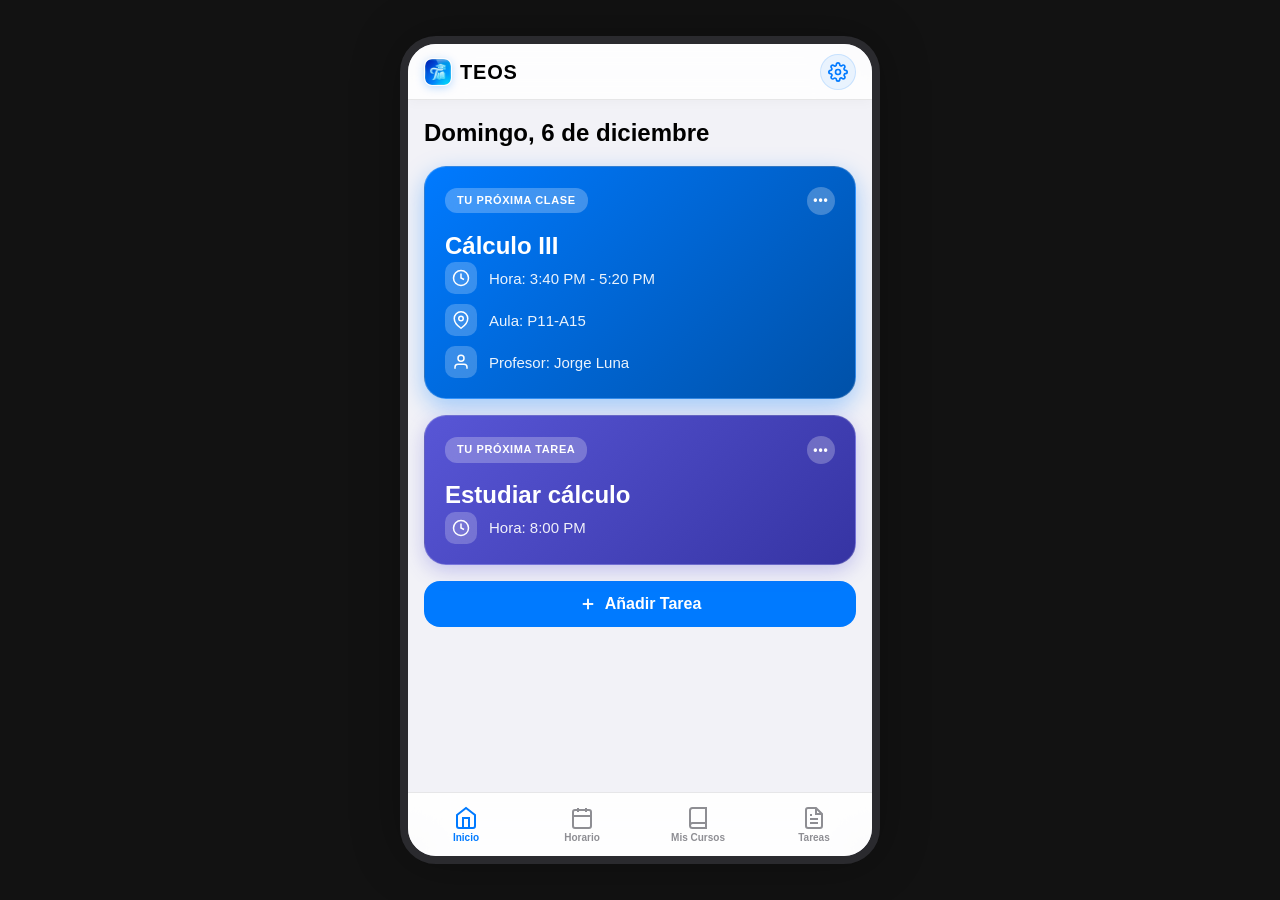
==== commit e7fcc632: "Cambio de header" ====
--- a/index.html
+++ b/index.html
@@ -6,6 +6,8 @@
   <title>TEOS - Administración de Cursos, Horario y Tareas</title>
   <meta name="description" content="Aplicación personal para gestionar tus cursos universitarios, horarios, tareas y simulación de notas con estética iOS.">
   <!-- Fonts & Icons -->
+  <link rel="icon" type="image/png" href="teos_logo.png">
+  <link rel="apple-touch-icon" href="teos_logo.png">
   <link rel="preconnect" href="https://fonts.googleapis.com">
   <link rel="preconnect" href="https://fonts.gstatic.com" crossorigin>
   <link href="https://fonts.googleapis.com/css2?family=SF+Pro+Display:wght@400;500;600;700&family=Inter:wght@400;500;600;700&display=swap" rel="stylesheet">
@@ -17,19 +19,14 @@
     <!-- Header iOS Header Bar -->
     <header class="app-header" id="appHeader">
       <div class="header-left">
-        <button class="icon-btn profile-btn" id="btnProfile" aria-label="Perfil de usuario">
-          <svg width="24" height="24" viewBox="0 0 24 24" fill="none" stroke="currentColor" stroke-width="2" stroke-linecap="round" stroke-linejoin="round">
-            <path d="M20 21v-2a4 4 0 0 0-4-4H8a4 4 0 0 0-4 4v2"></path>
-            <circle cx="12" cy="7" r="4"></circle>
-          </svg>
-        </button>
-      </div>
-      <div class="header-center">
-        <h1 class="brand-title" id="headerTitle">TEOS</h1>
+        <div class="brand-badge-wrapper">
+          <img src="teos_logo.png" alt="TEOS Logo" class="header-logo-img">
+          <h1 class="brand-title" id="headerTitle">TEOS</h1>
+        </div>
       </div>
       <div class="header-right">
         <button class="icon-btn settings-btn" id="btnHeaderSettings" aria-label="Configuración">
-          <svg width="22" height="22" viewBox="0 0 24 24" fill="none" stroke="currentColor" stroke-width="2" stroke-linecap="round" stroke-linejoin="round">
+          <svg width="20" height="20" viewBox="0 0 24 24" fill="none" stroke="currentColor" stroke-width="2" stroke-linecap="round" stroke-linejoin="round">
             <circle cx="12" cy="12" r="3"></circle>
             <path d="M19.4 15a1.65 1.65 0 0 0 .33 1.82l.06.06a2 2 0 0 1 0 2.83 2 2 0 0 1-2.83 0l-.06-.06a1.65 1.65 0 0 0-1.82-.33 1.65 1.65 0 0 0-1 1.51V21a2 2 0 0 1-2 2 2 2 0 0 1-2-2v-.09A1.65 1.65 0 0 0 9 19.4a1.65 1.65 0 0 0-1.82.33l-.06.06a2 2 0 0 1-2.83 0 2 2 0 0 1 0-2.83l.06-.06a1.65 1.65 0 0 0 .33-1.82 1.65 1.65 0 0 0-1.51-1H3a2 2 0 0 1-2-2 2 2 0 0 1 2-2h.09A1.65 1.65 0 0 0 4.6 9a1.65 1.65 0 0 0-.33-1.82l-.06-.06a2 2 0 0 1 0-2.83 2 2 0 0 1 2.83 0l.06.06a1.65 1.65 0 0 0 1.82.33H9a1.65 1.65 0 0 0 1-1.51V3a2 2 0 0 1 2-2 2 2 0 0 1 2 2v.09a1.65 1.65 0 0 0 1 1.51 1.65 1.65 0 0 0 1.82-.33l.06-.06a2 2 0 0 1 2.83 0 2 2 0 0 1 0 2.83l-.06.06a1.65 1.65 0 0 0-.33 1.82V9a1.65 1.65 0 0 0 1.51 1H21a2 2 0 0 1 2 2 2 2 0 0 1-2 2h-.09a1.65 1.65 0 0 0-1.51 1z"></path>
           </svg>
@@ -102,12 +99,18 @@
 
       <!-- SCREEN 2: HORARIO -->
       <section class="screen" id="screenHorario">
-        <div class="section-title-wrapper">
+        <div class="section-title-wrapper flex-between">
           <h2>Horario</h2>
-        </div>
-
-        <!-- Days Bar Selector -->
-        <div class="day-tabs-scroll" id="dayTabsContainer">
+          <div class="calendar-btn-wrapper" style="position: relative;">
+            <button class="icon-btn calendar-btn" id="btnOpenCalendarPicker" aria-label="Seleccionar fecha">
+              <svg width="20" height="20" viewBox="0 0 24 24" fill="none" stroke="currentColor" stroke-width="2"><rect x="3" y="4" width="18" height="18" rx="2" ry="2"></rect><line x1="16" y1="2" x2="16" y2="6"></line><line x1="8" y1="2" x2="8" y2="6"></line><line x1="3" y1="10" x2="21" y2="10"></line></svg>
+            </button>
+            <input type="date" id="calendarPickerInput" style="position: absolute; top:0; right:0; opacity: 0; width: 100%; height: 100%; cursor: pointer;">
+          </div>
+        </div>
+
+        <!-- 5-Day Segmented Selector Box -->
+        <div class="segmented-day-bar" id="dayTabsContainer">
           <!-- Populated by JS -->
         </div>
 
--- a/style.css
+++ b/style.css
@@ -113,8 +113,8 @@
 .app-header {
   height: var(--header-height);
   background: var(--bg-header);
-  backdrop-filter: blur(20px);
-  -webkit-backdrop-filter: blur(20px);
+  backdrop-filter: blur(25px);
+  -webkit-backdrop-filter: blur(25px);
   border-bottom: 1px solid var(--border-color);
   display: flex;
   align-items: center;
@@ -125,30 +125,48 @@
   left: 0;
   right: 0;
   z-index: 50;
+  box-shadow: 0 2px 12px rgba(0, 0, 0, 0.03);
+}
+
+.brand-badge-wrapper {
+  display: flex;
+  align-items: center;
+  gap: 8px;
+}
+
+.header-logo-img {
+  width: 28px;
+  height: 28px;
+  border-radius: 8px;
+  object-fit: cover;
+  box-shadow: 0 2px 8px rgba(0, 122, 255, 0.25);
+  border: 1px solid rgba(255, 255, 255, 0.2);
 }
 
 .brand-title {
   font-size: 20px;
-  font-weight: 700;
-  letter-spacing: 0.5px;
+  font-weight: 800;
+  letter-spacing: 0.8px;
+  color: var(--text-primary);
 }
 
 .icon-btn {
-  background: none;
-  border: none;
+  background: rgba(0, 122, 255, 0.08);
+  border: 1px solid rgba(0, 122, 255, 0.15);
   color: var(--ios-blue);
   cursor: pointer;
-  padding: 6px;
+  width: 36px;
+  height: 36px;
   display: flex;
   align-items: center;
   justify-content: center;
   border-radius: 50%;
-  transition: opacity 0.15s ease, transform 0.15s ease;
+  transition: all 0.15s ease;
 }
 
 .icon-btn:active {
-  opacity: 0.6;
-  transform: scale(0.95);
+  opacity: 0.8;
+  transform: scale(0.92);
 }
 
 .add-btn {
@@ -481,47 +499,71 @@
   gap: 12px;
 }
 
-/* --- Horario & Day Selector --- */
-.day-tabs-scroll {
-  display: flex;
-  gap: 8px;
-  overflow-x: auto;
-  padding-bottom: 12px;
-  scrollbar-width: none;
-}
-
-.day-tabs-scroll::-webkit-scrollbar {
-  display: none;
-}
-
-.day-tab-card {
-  min-width: 60px;
-  padding: 10px 8px;
-  border-radius: var(--radius-sm);
+/* --- Horario & 5-Day Segmented Selector (Sketch Style) --- */
+.segmented-day-bar {
+  display: grid;
+  grid-template-columns: repeat(5, 1fr);
   background: var(--bg-secondary);
+  border-radius: 16px;
   border: 1px solid var(--border-color);
+  overflow: hidden;
+  margin-bottom: 16px;
+  box-shadow: 0 4px 15px rgba(0, 0, 0, 0.03);
+}
+
+.segmented-day-tab {
+  padding: 10px 4px;
   text-align: center;
   cursor: pointer;
-  flex-shrink: 0;
   transition: all 0.15s ease;
-}
-
-.day-tab-card.active {
+  display: flex;
+  flex-direction: column;
+  align-items: center;
+  justify-content: center;
+  background: var(--bg-secondary);
+  color: var(--text-primary);
+  user-select: none;
+}
+
+.segmented-day-tab:not(:last-child) {
+  border-right: 1px solid var(--border-color);
+}
+
+.segmented-day-tab.active {
   background: var(--ios-blue);
   color: #FFFFFF;
-  border-color: var(--ios-blue);
-}
-
-.day-tab-card .day-name {
+}
+
+.seg-day-name {
+  font-size: 13px;
+  font-weight: 700;
+  text-transform: uppercase;
+  letter-spacing: 0.5px;
+  margin-bottom: 3px;
+}
+
+.seg-day-date {
   font-size: 12px;
   font-weight: 600;
-  display: block;
-  text-transform: uppercase;
-}
-
-.day-tab-card .day-num {
-  font-size: 16px;
-  font-weight: 700;
+  opacity: 0.85;
+}
+
+.calendar-btn {
+  background: var(--bg-secondary);
+  color: var(--ios-blue);
+  border: 1px solid var(--border-color);
+  border-radius: 50%;
+  width: 38px;
+  height: 38px;
+  display: flex;
+  align-items: center;
+  justify-content: center;
+  cursor: pointer;
+  transition: transform 0.15s ease, background 0.15s ease;
+}
+
+.calendar-btn:active {
+  transform: scale(0.92);
 }
 
 .schedule-timeline {
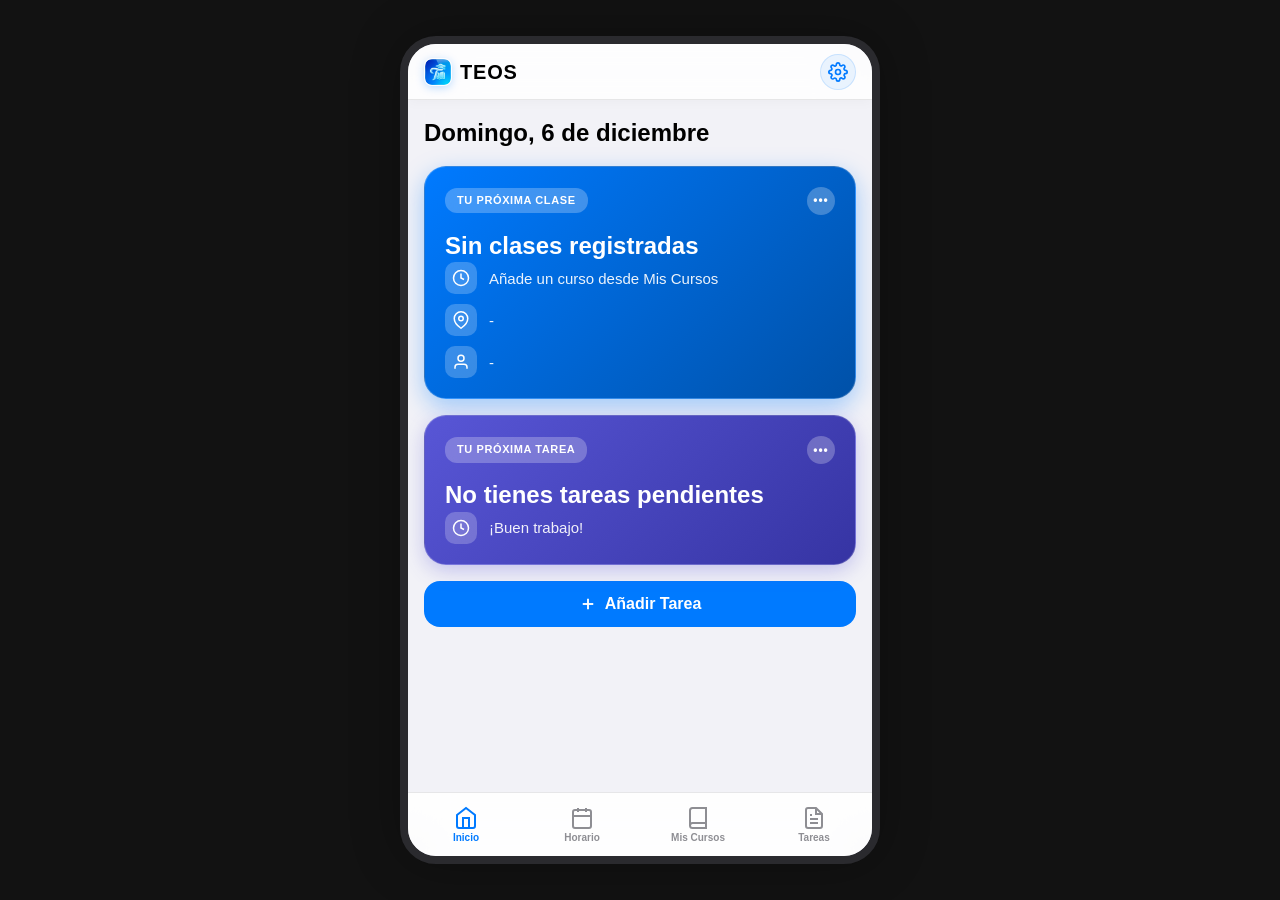
==== commit cbaebf39: "Creacion de la pwa" ====
--- a/index.html
+++ b/index.html
@@ -5,9 +5,15 @@
   <meta name="viewport" content="width=device-width, initial-scale=1.0, maximum-scale=1.0, user-scalable=no, viewport-fit=cover">
   <title>TEOS - Administración de Cursos, Horario y Tareas</title>
   <meta name="description" content="Aplicación personal para gestionar tus cursos universitarios, horarios, tareas y simulación de notas con estética iOS.">
-  <!-- Fonts & Icons -->
-  <link rel="icon" type="image/png" href="teos_logo.png">
-  <link rel="apple-touch-icon" href="teos_logo.png">
+  <!-- PWA Manifest & Favicons from assets -->
+  <link rel="icon" type="image/x-icon" href="assets/favicon.ico">
+  <link rel="icon" type="image/png" sizes="32x32" href="assets/favicon-32x32.png">
+  <link rel="icon" type="image/png" sizes="16x16" href="assets/favicon-16x16.png">
+  <link rel="apple-touch-icon" sizes="180x180" href="assets/apple-touch-icon.png">
+  <link rel="manifest" href="manifest.json">
+  <meta name="theme-color" content="#007AFF">
+
+  <!-- Fonts & Styles -->
   <link rel="preconnect" href="https://fonts.googleapis.com">
   <link rel="preconnect" href="https://fonts.gstatic.com" crossorigin>
   <link href="https://fonts.googleapis.com/css2?family=SF+Pro+Display:wght@400;500;600;700&family=Inter:wght@400;500;600;700&display=swap" rel="stylesheet">
@@ -20,7 +26,7 @@
     <header class="app-header" id="appHeader">
       <div class="header-left">
         <div class="brand-badge-wrapper">
-          <img src="teos_logo.png" alt="TEOS Logo" class="header-logo-img">
+          <img src="assets/apple-touch-icon.png" alt="TEOS Logo" class="header-logo-img">
           <h1 class="brand-title" id="headerTitle">TEOS</h1>
         </div>
       </div>
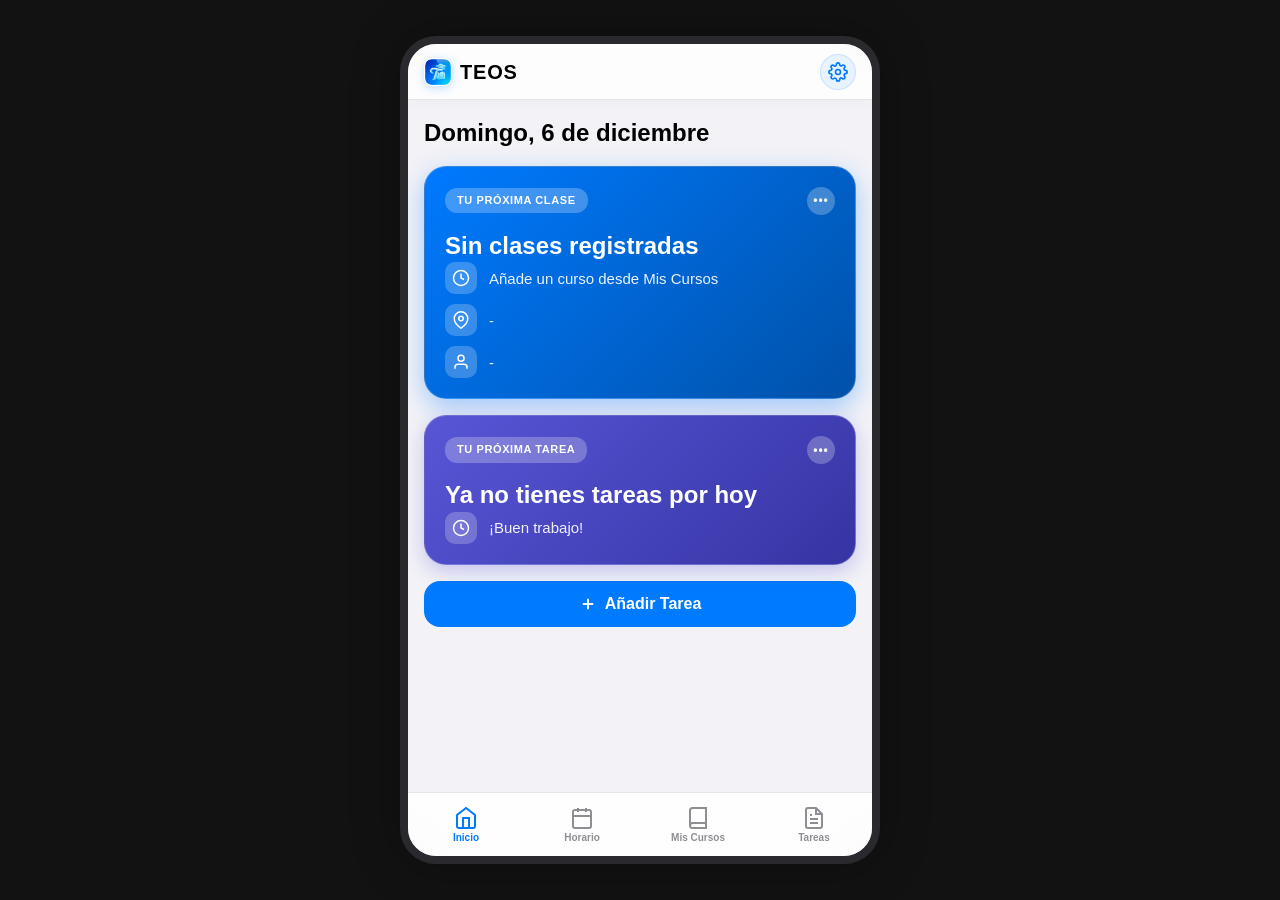
==== commit a5eb1956: "Agregue README.md y cambie la version de la app" ====
--- a/index.html
+++ b/index.html
@@ -322,6 +322,21 @@
         </div>
 
         <div class="ios-group-container">
+          <div class="group-header">Aplicación PWA</div>
+          <div class="ios-list-group">
+            <button class="ios-list-item clickable" id="btnInstallPWA">
+              <div class="item-left">
+                <span class="item-icon icon-blue">
+                  <svg width="18" height="18" viewBox="0 0 24 24" fill="none" stroke="currentColor" stroke-width="2"><path d="M4 16v1a3 3 0 0 0 3 3h10a3 3 0 0 0 3-3v-1"></path><polyline points="16 12 12 16 8 12"></polyline><line x1="12" y1="4" x2="12" y2="16"></line></svg>
+                </span>
+                <span class="item-label" style="font-weight: 600; color: var(--ios-blue);">Instalar Aplicación</span>
+              </div>
+              <span class="item-chevron">›</span>
+            </button>
+          </div>
+        </div>
+
+        <div class="ios-group-container">
           <div class="group-header">Apariencia</div>
           <div class="ios-list-group">
             <div class="ios-list-item">
@@ -372,7 +387,7 @@
         </div>
 
         <div class="app-version-footer">
-          <p>TEOS iOS Web App v1.0</p>
+          <p>TEOS Web App v1.2</p>
           <p class="subtle-text">Diseñado para gestión académica eficiente</p>
         </div>
       </section>
@@ -530,6 +545,49 @@
       </button>
     </nav>
 
+    <!-- Modal Guía de Instalación para iOS / Safari (Estilo Viñeta con Flecha Inferior) -->
+    <div class="ios-install-tooltip-overlay" id="iosInstallModal">
+      <div class="ios-install-tooltip">
+        <!-- Botón de Cerrar Rojo -->
+        <button class="tooltip-close-btn" id="btnCloseInstallModal" aria-label="Cerrar">×</button>
+        
+        <div class="tooltip-header">
+          <img src="assets/apple-touch-icon.png" alt="TEOS Logo" class="tooltip-app-logo">
+          <div class="tooltip-title-block">
+            <h3>INSTALAR APP</h3>
+            <p>Para usar a pantalla completa:</p>
+          </div>
+        </div>
+
+        <div class="tooltip-steps">
+          <div class="tooltip-step">
+            <span class="step-num">1</span>
+            <span class="step-text">
+              Toca el botón 
+              <span class="inline-icon-badge">
+                <svg width="15" height="15" viewBox="0 0 24 24" fill="none" stroke="#007AFF" stroke-width="2.5"><path d="M4 12v8a2 2 0 0 0 2 2h12a2 2 0 0 0 2-2v-8"></path><polyline points="16 6 12 2 8 6"></polyline><line x1="12" y1="2" x2="12" y2="15"></line></svg>
+              </span> 
+              <b>Compartir</b>
+            </span>
+          </div>
+
+          <div class="tooltip-step">
+            <span class="step-num">2</span>
+            <span class="step-text">
+              Busca y selecciona 
+              <span class="inline-icon-badge">
+                <svg width="15" height="15" viewBox="0 0 24 24" fill="none" stroke="#007AFF" stroke-width="2.5"><rect x="3" y="3" width="18" height="18" rx="2" ry="2"></rect><line x1="12" y1="8" x2="12" y2="16"></line><line x1="8" y1="12" x2="16" y2="12"></line></svg>
+              </span> 
+              <b>Agregar a Inicio</b>
+            </span>
+          </div>
+        </div>
+        
+        <!-- Flecha inferior (Notch) -->
+        <div class="tooltip-arrow"></div>
+      </div>
+    </div>
+
   </div>
 
   <script src="app.js"></script>
--- a/style.css
+++ b/style.css
@@ -1436,3 +1436,151 @@
   color: var(--ios-blue);
 }
 
+/* --- iOS Install Guide Tooltip Bubble --- */
+.ios-install-tooltip-overlay {
+  position: fixed;
+  bottom: 85px;
+  left: 50%;
+  transform: translateX(-50%) translateY(20px);
+  z-index: 9999;
+  width: calc(100% - 32px);
+  max-width: 350px;
+  pointer-events: none;
+  opacity: 0;
+  visibility: hidden;
+  transition: all 0.3s cubic-bezier(0.4, 0, 0.2, 1);
+}
+
+.ios-install-tooltip-overlay.active {
+  opacity: 1;
+  visibility: visible;
+  transform: translateX(-50%) translateY(0);
+  pointer-events: auto;
+}
+
+.ios-install-tooltip {
+  background: var(--bg-secondary);
+  border: 3px solid var(--text-primary);
+  border-radius: 20px;
+  padding: 16px 18px;
+  box-shadow: 0 10px 30px rgba(0, 0, 0, 0.25);
+  position: relative;
+}
+
+/* Red Circular Close Button at top-right */
+.tooltip-close-btn {
+  position: absolute;
+  top: -12px;
+  right: -12px;
+  width: 32px;
+  height: 32px;
+  border-radius: 50%;
+  background: #FF3B30;
+  border: 3px solid var(--text-primary);
+  color: #FFFFFF;
+  font-size: 18px;
+  font-weight: 800;
+  display: flex;
+  align-items: center;
+  justify-content: center;
+  cursor: pointer;
+  box-shadow: 0 3px 8px rgba(0, 0, 0, 0.15);
+  transition: transform 0.15s ease;
+  line-height: 1;
+  padding-bottom: 2px;
+}
+
+.tooltip-close-btn:active {
+  transform: scale(0.9);
+}
+
+.tooltip-header {
+  display: flex;
+  align-items: center;
+  gap: 12px;
+}
+
+.tooltip-app-logo {
+  width: 50px;
+  height: 50px;
+  border-radius: 12px;
+  border: 2px solid var(--text-primary);
+  object-fit: cover;
+  box-shadow: 0 4px 10px rgba(0, 0, 0, 0.08);
+}
+
+.tooltip-title-block h3 {
+  font-size: 16px;
+  font-weight: 900;
+  margin: 0;
+  color: var(--text-primary);
+  letter-spacing: 0.5px;
+}
+
+.tooltip-title-block p {
+  font-size: 12.5px;
+  color: var(--text-secondary);
+  margin: 2px 0 0 0;
+  font-weight: 500;
+}
+
+.tooltip-steps {
+  display: flex;
+  flex-direction: column;
+  gap: 12px;
+  margin-top: 16px;
+}
+
+.tooltip-step {
+  display: flex;
+  align-items: center;
+  gap: 10px;
+}
+
+.step-num {
+  width: 22px;
+  height: 22px;
+  border-radius: 50%;
+  background: var(--text-primary);
+  color: var(--bg-primary);
+  font-size: 12px;
+  font-weight: 800;
+  display: flex;
+  align-items: center;
+  justify-content: center;
+  flex-shrink: 0;
+}
+
+.step-text {
+  font-size: 13.5px;
+  color: var(--text-primary);
+  line-height: 1.35;
+}
+
+.inline-icon-badge {
+  display: inline-flex;
+  align-items: center;
+  justify-content: center;
+  width: 26px;
+  height: 26px;
+  border-radius: 6px;
+  background: rgba(0, 122, 255, 0.08);
+  border: 1px solid rgba(0, 122, 255, 0.15);
+  vertical-align: middle;
+  margin: 0 4px;
+}
+
+/* Trianglular bottom pointer notch */
+.tooltip-arrow {
+  position: absolute;
+  bottom: -11px;
+  left: 50%;
+  transform: translateX(-50%) rotate(45deg);
+  width: 18px;
+  height: 18px;
+  background: var(--bg-secondary);
+  border-right: 3px solid var(--text-primary);
+  border-bottom: 3px solid var(--text-primary);
+  box-shadow: 3px 3px 5px rgba(0, 0, 0, 0.05);
+}
+
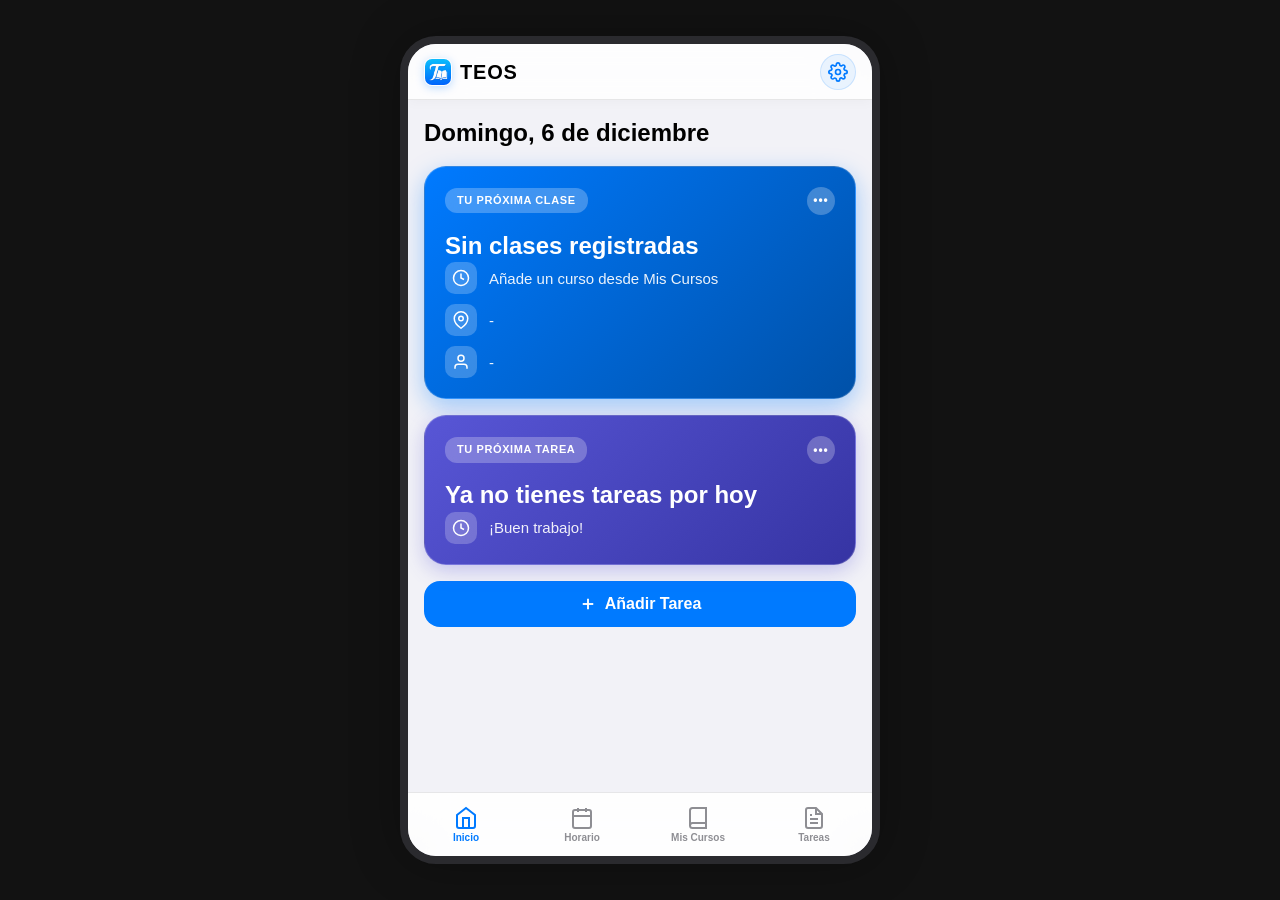
==== commit 977f3f88: "Actualizé informacion" ====
--- a/index.html
+++ b/index.html
@@ -4,7 +4,7 @@
   <meta charset="UTF-8">
   <meta name="viewport" content="width=device-width, initial-scale=1.0, maximum-scale=1.0, user-scalable=no, viewport-fit=cover">
   <title>TEOS - Administración de Cursos, Horario y Tareas</title>
-  <meta name="description" content="Aplicación personal para gestionar tus cursos universitarios, horarios, tareas y simulación de notas con estética iOS.">
+  <meta name="description" content="Aplicación personal para gestionar tus cursos universitarios, horarios, tareas y simulación de notas.">
   <!-- PWA Manifest & Favicons from assets -->
   <link rel="icon" type="image/x-icon" href="assets/favicon.ico">
   <link rel="icon" type="image/png" sizes="32x32" href="assets/favicon-32x32.png">
